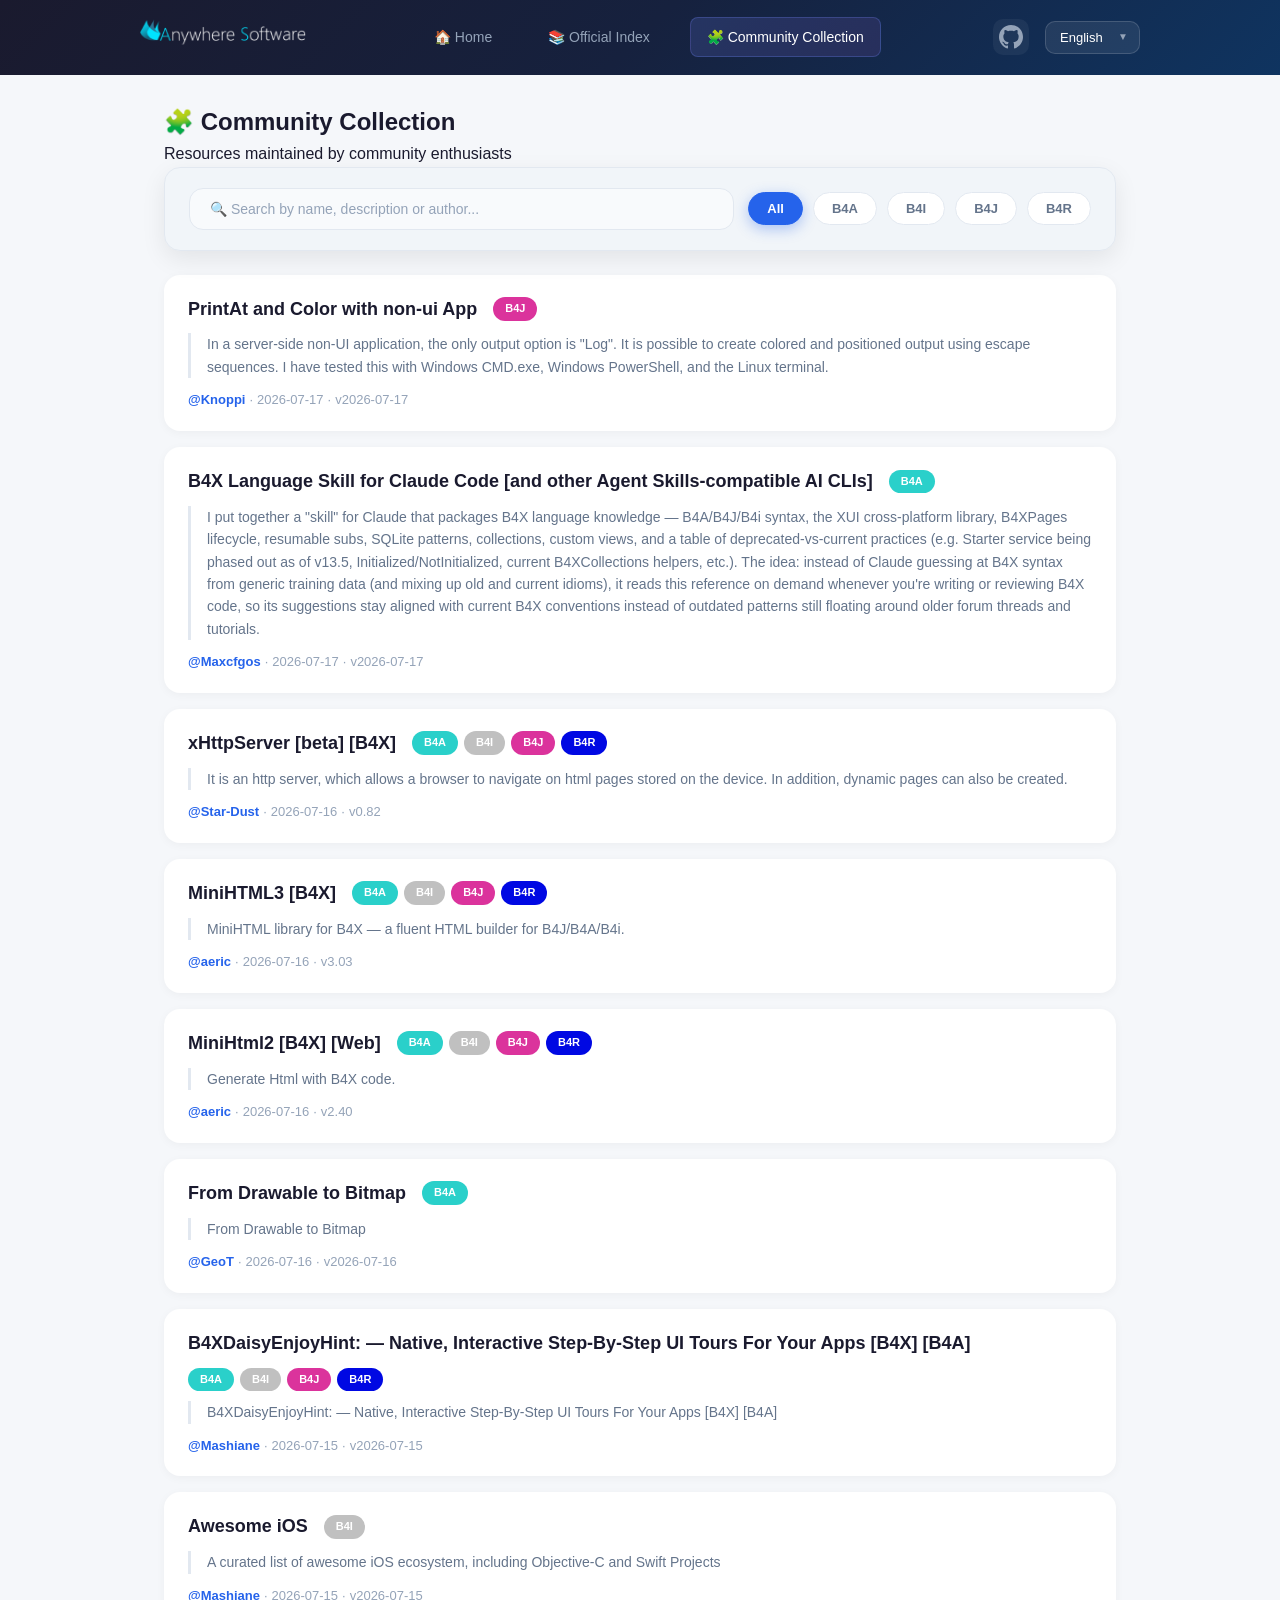
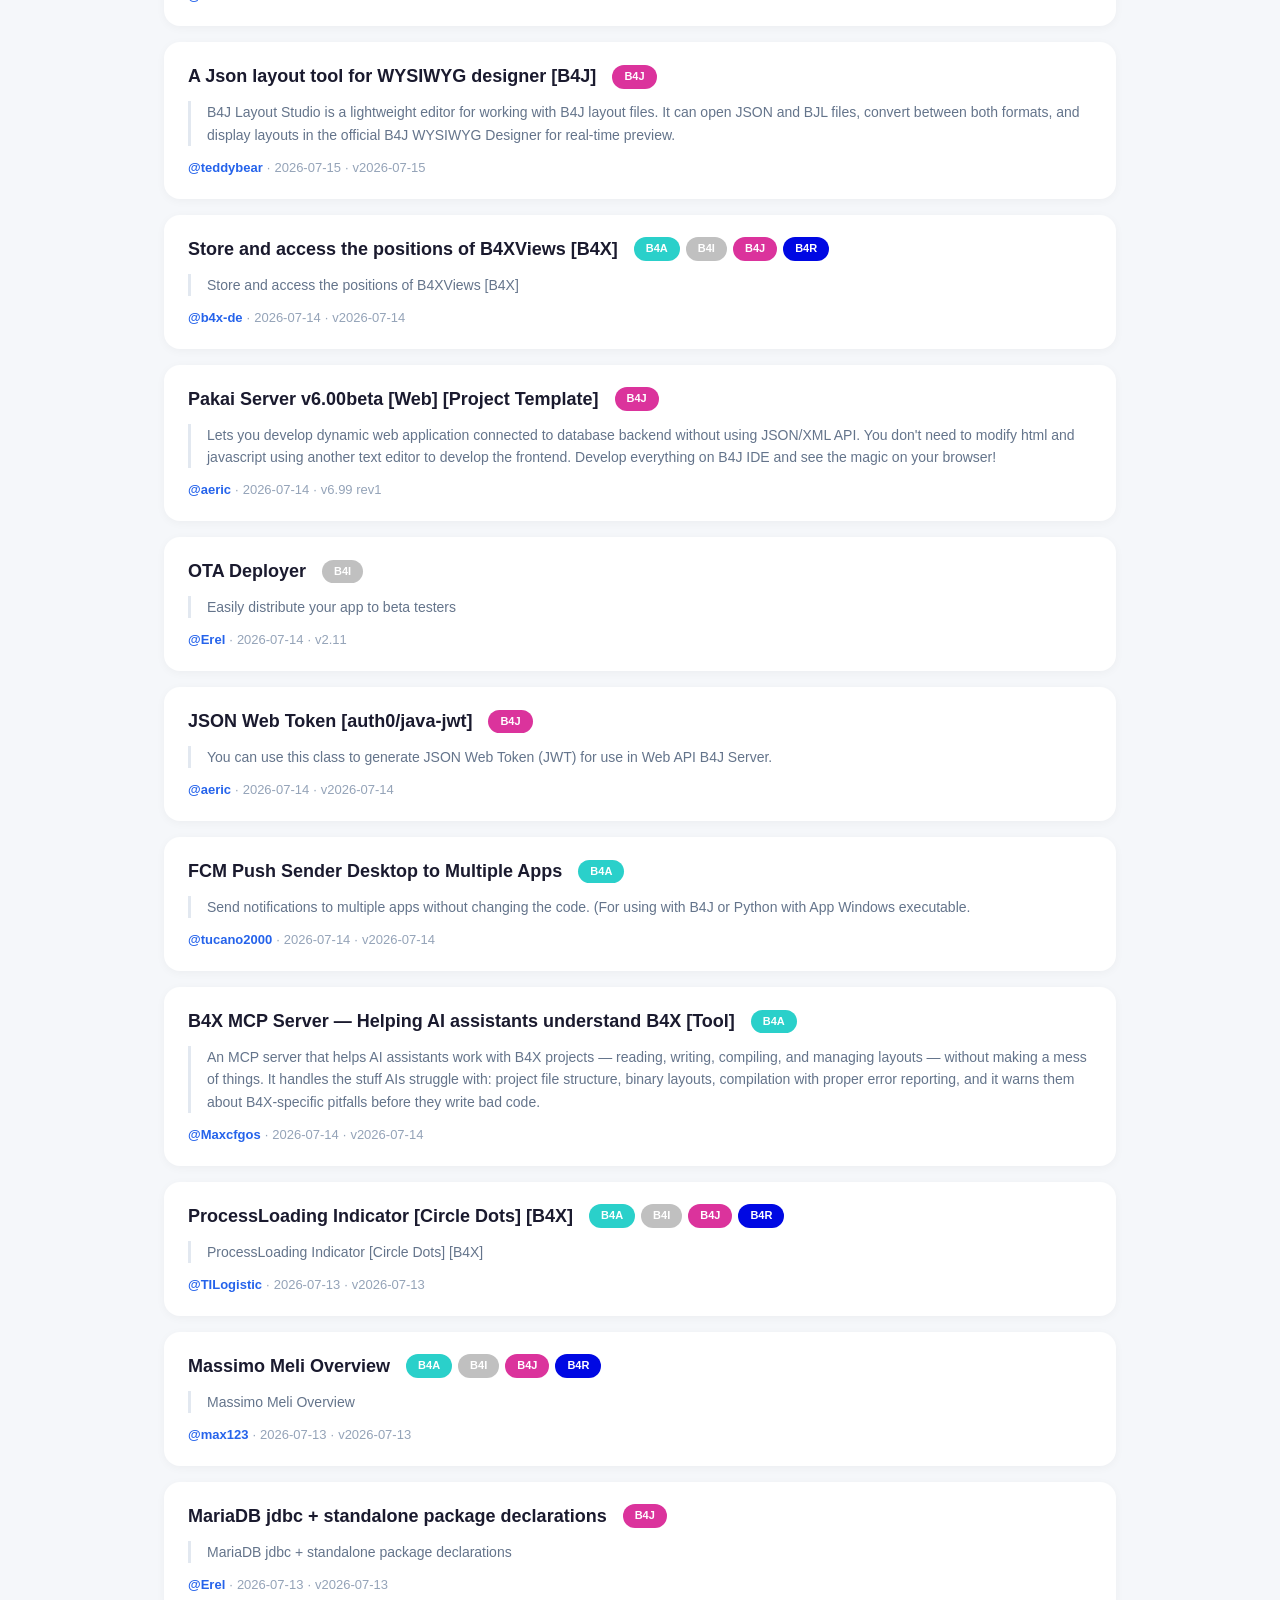
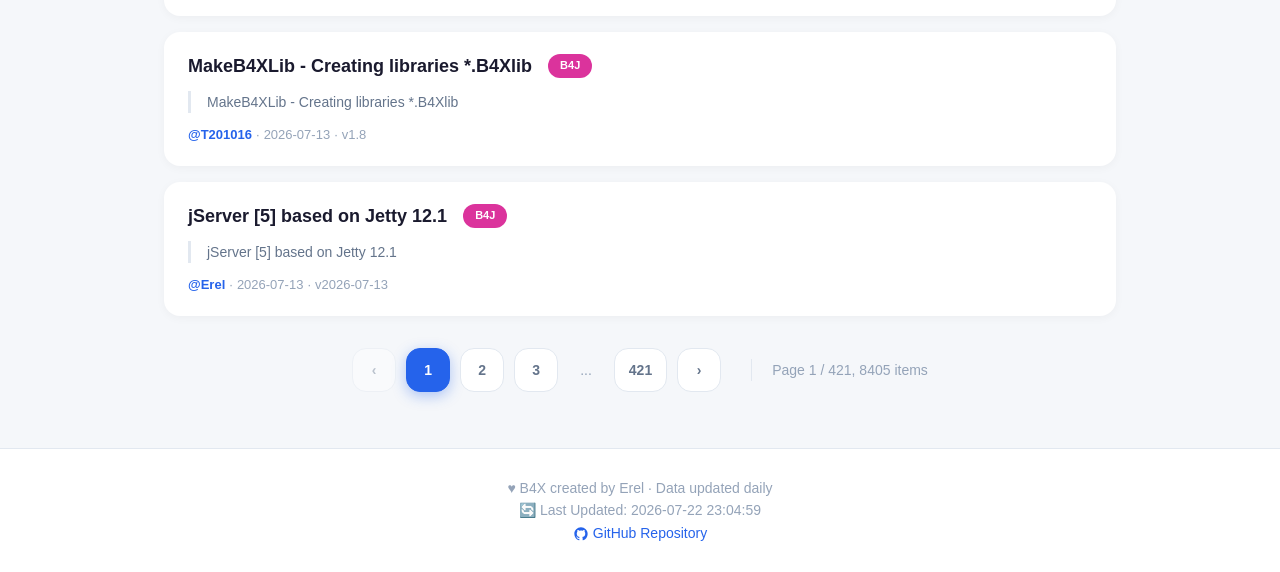
==== docs/community.html @ 65029365 "feat: 作者筛选标签 + 搜索自动清空作者 + 双语 + TOP按钮 - 新增作者筛选蓝色标记，支持中英文（作者: / Author:） - 搜索输入时自动清除作者筛选，避免冲突 - 平台筛选保留" ====
<!DOCTYPE html>
<html lang="zh-CN">
<head>
    <meta charset="UTF-8">
    <meta name="viewport" content="width=device-width, initial-scale=1.0">
    <title>Community Libraries - B4X Resource Navigator</title>
    <link rel="icon" type="image/png" href="favicon-32x32.png" sizes="32x32">
    <link rel="stylesheet" href="css/style.css">
</head>
<!-- Google tag (gtag.js) -->
<script async src="https://www.googletagmanager.com/gtag/js?id=G-TCVRJ6HFZE"></script>
<script>
  window.dataLayer = window.dataLayer || [];
  function gtag(){dataLayer.push(arguments);}
  gtag('js', new Date());

  gtag('config', 'G-TCVRJ6HFZE');
</script>
<body>
    <header class="site-header">
        <div class="header-content">
            <a href="https://www.b4x.com" target="_blank" rel="noopener" class="logo" title="B4X Official Site"><img src="Logo_white.png" alt="B4X" height="35"></a>
            <div class="header-center">
                <nav class="main-nav">
                    <a href="index.html" id="navHome">🏠 首页</a>
                    <a href="official.html" id="navOfficial">📚 官方索引</a>
                    <a href="community.html" class="active" id="navCommunity">🧩 社区集合</a>
                </nav>
            </div>
            <div class="header-right">
                <a href="https://github.com/benyuz/b4xlibs" target="_blank" rel="noopener" class="github-link" title="GitHub">
                    <svg width="24" height="24" viewBox="0 0 24 24" fill="currentColor"><path d="M12 0c-6.626 0-12 5.373-12 12 0 5.302 3.438 9.8 8.207 11.387.599.111.793-.261.793-.577v-2.234c-3.338.726-4.033-1.416-4.033-1.416-.546-1.387-1.333-1.756-1.333-1.756-1.089-.745.083-.729.083-.729 1.205.084 1.839 1.237 1.839 1.237 1.07 1.834 2.807 1.304 3.492.997.107-.775.418-1.305.762-1.604-2.665-.305-5.467-1.334-5.467-5.931 0-1.311.469-2.381 1.236-3.221-.124-.303-.535-1.524.117-3.176 0 0 1.008-.322 3.301 1.23.957-.266 1.983-.399 3.003-.404 1.02.005 2.047.138 3.006.404 2.291-1.552 3.297-1.23 3.297-1.23.653 1.653.242 2.874.118 3.176.77.84 1.235 1.911 1.235 3.221 0 4.609-2.807 5.624-5.479 5.921.43.372.823 1.102.823 2.222v3.293c0 .319.192.694.801.576 4.765-1.589 8.199-6.086 8.199-11.386 0-6.627-5.373-12-12-12z"/></svg>
                </a>
                <div class="lang-selector">
                    <select id="langSelect" onchange="changeLanguage(this.value)">
                        <option value="zh-CN">中文</option>
                        <option value="en">English</option>
                    </select>
                </div>
            </div>
        </div>
    </header>

    <main class="container">
        <h2 id="pageTitle">🧩 社区集合</h2>
        <p class="subtitle" id="pageSubtitle">由社区爱好者维护的资源集合</p>
        
        <div class="sticky-filter">
            <div class="filter-bar">
                <input type="text" id="searchInput" placeholder="🔍 搜索库名、描述或作者..." oninput="onSearchInput()">
                <div class="filter-tags">
                    <button class="filter-btn active" data-platform="ALL" onclick="setPlatform('ALL')" id="filterAll">全部</button>
                    <button class="filter-btn" data-platform="B4A" onclick="setPlatform('B4A')" id="filterB4A">B4A</button>
                    <button class="filter-btn" data-platform="B4I" onclick="setPlatform('B4I')" id="filterB4I">B4I</button>
                    <button class="filter-btn" data-platform="B4J" onclick="setPlatform('B4J')" id="filterB4J">B4J</button>
                    <button class="filter-btn" data-platform="B4R" onclick="setPlatform('B4R')" id="filterB4R">B4R</button>
                </div>
            </div>
        </div>
        
        <div id="authorBadge" class="author-badge" style="display:none">
            <span id="authorBadgeText"></span>
            <button class="badge-close" onclick="clearAuthor()" title="清除作者筛选">✕</button>
        </div>
        
        <div id="libraryList" class="library-list"><div class="loading" id="listLoading">⏳ 加载数据中...</div></div>
        <div id="pagination" class="pagination-container"></div>
    </main>

    <footer class="site-footer">
        <p id="footerCredit">♥ B4X 资料库 · 数据每日自动更新</p>
        <p><span id="footerUpdateLabel">🔄 更新时间：</span><span id="updateTime">--</span></p>
        <p><a href="https://github.com/benyuz/b4xlibs" id="footerGitHub"><svg xmlns="http://www.w3.org/2000/svg" width="16" height="16" viewBox="0 0 24 24" fill="currentColor" style="vertical-align:middle;margin-right:4px"><path d="M12 2C6.477 2 2 6.477 2 12c0 4.42 2.865 8.166 6.839 9.489.5.092.682-.217.682-.482 0-.237-.008-.866-.013-1.7-2.782.603-3.369-1.34-3.369-1.34-.454-1.156-1.11-1.463-1.11-1.463-.908-.62.069-.608.069-.608 1.003.07 1.531 1.03 1.531 1.03.892 1.529 2.341 1.087 2.91.831.092-.646.35-1.086.636-1.336-2.22-.253-4.555-1.11-4.555-4.943 0-1.091.39-1.984 1.029-2.683-.103-.253-.446-1.27.098-2.647 0 0 .84-.269 2.75 1.026A9.578 9.578 0 0112 6.836c.85.004 1.705.114 2.504.336 1.909-1.295 2.747-1.026 2.747-1.026.546 1.377.203 2.394.1 2.647.64.699 1.028 1.592 1.028 2.683 0 3.842-2.339 4.687-4.566 4.935.359.309.678.919.678 1.852 0 1.336-.012 2.415-.012 2.743 0 .267.18.578.688.48C19.138 20.163 22 16.418 22 12c0-5.523-4.477-10-10-10z"/></svg>GitHub 仓库</a></p>
    </footer>

    <button class="back-to-top" id="backToTop" onclick="scrollToTop()">TOP</button>

    <script src="js/locale.js"></script>
    <script src="js/b4x-library.js"></script>
    <script>
    const lang = Locale.detectLanguage();
    const t = Locale.getLocale(lang);
    
    let allData = [];
    let currentPlatform = 'ALL';
    let currentAuthor = '';
    let currentPage = 1;
    const PAGE_SIZE = 20;

    function applyLocale() {
        document.getElementById('langSelect').value = lang;
        document.title = t.header.communityTitle;
        document.getElementById('navHome').textContent = t.nav.home;
        document.getElementById('navOfficial').textContent = t.nav.official;
        document.getElementById('navCommunity').textContent = t.nav.community;
        document.getElementById('pageTitle').textContent = t.entry.communityTitle;
        document.getElementById('pageSubtitle').textContent = t.entry.communityDesc;
        document.getElementById('searchInput').placeholder = t.filter.placeholder;
        document.getElementById('filterAll').textContent = t.filter.all;
        document.getElementById('filterB4A').textContent = t.filter.b4a;
        document.getElementById('filterB4I').textContent = t.filter.b4i;
        document.getElementById('filterB4J').textContent = t.filter.b4j;
        document.getElementById('filterB4R').textContent = t.filter.b4r;
        document.getElementById('listLoading').textContent = t.empty.loading;
        document.getElementById('footerCredit').textContent = t.footer.credit;
        document.getElementById('footerUpdateLabel').textContent = t.footer.update;
        document.getElementById('footerGitHub').innerHTML = t.footer.github;
        document.documentElement.lang = lang;
    }

    function changeLanguage(newLang) {
        Locale.setLanguage(newLang);
    }

    function scrollToTop() {
        window.scrollTo({ top: 0, behavior: 'smooth' });
    }

    window.addEventListener('scroll', () => {
        const btn = document.getElementById('backToTop');
        if (window.scrollY > 300) {
            btn.classList.add('show');
        } else {
            btn.classList.remove('show');
        }
    });

    function updateUrl() {
        const keyword = document.getElementById('searchInput').value.trim();
        const params = new URLSearchParams();
        if (keyword) params.set('keyword', keyword);
        if (currentPlatform !== 'ALL') params.set('platform', currentPlatform);
        if (currentAuthor) params.set('author', currentAuthor);
        if (currentPage > 1) params.set('page', currentPage);
        const newUrl = window.location.pathname + (params.toString() ? '?' + params.toString() : '');
        window.history.replaceState({}, '', newUrl);
    }

    function onSearchInput() {
        // 输入搜索关键词时自动清除作者筛选
        if (document.getElementById('searchInput').value.trim()) {
            currentAuthor = '';
        }
        applyFilters();
    }

    function clearAuthor() {
        currentAuthor = '';
        currentPage = 1;
        updateUrl();
        render();
    }

    function applyFilters() {
        currentPage = 1;
        updateUrl();
        render();
    }

    function setPlatform(platform) {
        currentPlatform = platform;
        document.querySelectorAll('.filter-btn').forEach(btn => {
            btn.classList.toggle('active', btn.dataset.platform === platform);
        });
        applyFilters();
    }

    function goToPage(page) {
        currentPage = page;
        updateUrl();
        render();
    }

    function render() {
        // 显示/隐藏作者筛选标记
        const badge = document.getElementById('authorBadge');
        if (currentAuthor) {
            badge.style.display = 'flex';
            document.getElementById('authorBadgeText').textContent = (lang.startsWith('zh') ? '作者: ' : 'Author: ') + currentAuthor;
        } else {
            badge.style.display = 'none';
        }
        const keyword = document.getElementById('searchInput').value.trim();
        const filtered = B4XLib.filterLibraries(allData, {
            keyword: keyword,
            author: currentAuthor,
            platform: currentPlatform
        });
        const sorted = B4XLib.sortByDate(filtered, 'desc');
        const pagination = B4XLib.paginate(sorted, currentPage, PAGE_SIZE);
        
        B4XLib.renderLibraries(pagination.data, 'libraryList', t);
        B4XLib.renderPagination(pagination, 'pagination', goToPage, t);
    }

    async function loadData() {
        const container = document.getElementById('libraryList');
        container.innerHTML = '<div class="loading">' + t.empty.loading + '</div>';
        // stats.json 先加载（~200字节），立即更新页脚时间
        const stats = await B4XLib.loadJSON('data/stats.json');
        if (stats && stats.last_update) {
            document.getElementById('updateTime').textContent = stats.last_update;
        }
        // 然后加载库数据
        const data = await B4XLib.loadJSON('data/community.json');
        if (!data || data.length === 0) {
            container.innerHTML = '<div class="empty">' + t.empty.noData + '</div>';
            return;
        }
        allData = data;
        
        const params = new URLSearchParams(window.location.search);
        const keyword = params.get('keyword') || '';
        currentAuthor = params.get('author') || '';
        const platform = params.get('platform') || 'ALL';
        currentPage = parseInt(params.get('page')) || 1;
        if (keyword) document.getElementById('searchInput').value = keyword;
        setPlatform(platform);
    }

    applyLocale();
    document.addEventListener('DOMContentLoaded', loadData);
    </script>
</body>
</html>
---- docs/css/style.css ----
:root {
    --bg-primary: #f5f7fa;
    --bg-secondary: #ffffff;
    --bg-tertiary: #f8fafc;
    --bg-card: #ffffff;
    --bg-input: #f8fafc;
    
    --text-primary: #1a1a2e;
    --text-secondary: #64748b;
    --text-tertiary: #94a3b8;
    
    --border-color: #e2e8f0;
    --border-light: #f1f5f9;
    
    --accent-primary: #2563eb;
    --accent-primary-light: #3b82f6;
    --accent-primary-dark: #1d4ed8;
    
    --accent-success: #16a34a;
    --accent-success-light: #22c55e;
    
    --shadow-sm: 0 2px 10px rgba(0,0,0,0.04);
    --shadow-md: 0 6px 20px rgba(0,0,0,0.06);
    --shadow-lg: 0 8px 24px rgba(0,0,0,0.08);
    --shadow-card: 0 2px 10px rgba(0,0,0,0.04);
    --shadow-card-hover: 0 8px 24px rgba(0,0,0,0.08);
    
    --radius-sm: 10px;
    --radius-md: 14px;
    --radius-lg: 16px;
    --radius-xl: 20px;
    --radius-full: 24px;
    
    --header-bg: linear-gradient(135deg, #1a1a2e 0%, #16213e 50%, #0f3460 100%);
    --header-text: #ffffff;
    --header-subtitle: #94a3b8;
    --header-border: rgba(255,255,255,0.06);
    
    --nav-link: #94a3b8;
    --nav-link-hover: #ffffff;
    --nav-active-bg: linear-gradient(135deg, rgba(102,126,234,0.2) 0%, rgba(118,75,162,0.2) 100%);
    --nav-active-border: rgba(102,126,234,0.3);
    
    --entry-card-border: transparent;
    --entry-card-hover-y: -8px;
    --entry-card-hover-shadow: 0 16px 40px rgba(0,0,0,0.12);
    
    --tag-B4A-bg: #2ad0ca;
    --tag-B4A-text: #fff;
    --tag-B4I-bg: #c0c0c0;
    --tag-B4I-text: #fff;
    --tag-B4J-bg: #db339c;
    --tag-B4J-text: #fff;
    --tag-B4R-bg: #0008e3;
    --tag-B4R-text: #fff;
    
    --filter-btn-bg: #ffffff;
    --filter-btn-border: #e2e8f0;
    --filter-btn-text: #64748b;
    --filter-btn-hover-bg: #f1f5f9;
    --filter-btn-hover-border: #cbd5e1;
    
    --pagination-btn-bg: #ffffff;
    --pagination-btn-border: #e2e8f0;
    --pagination-btn-text: #64748b;
    --pagination-btn-hover-bg: #f1f5f9;
    
    --footer-bg: #ffffff;
    --footer-border: #e2e8f0;
    --footer-text: #94a3b8;
    
    --filter-bg: #f1f5f9;
    
    --official-gradient: linear-gradient(90deg, #2563eb, #3b82f6);
    --community-gradient: linear-gradient(90deg, #16a34a, #22c55e);
    
    --title-gradient: linear-gradient(135deg, #667eea 0%, #764ba2 100%);
}

[data-theme="dark"] {
    --bg-primary: #0f172a;
    --bg-secondary: #1e293b;
    --bg-tertiary: #334155;
    --bg-card: #1e293b;
    --bg-input: #334155;
    
    --text-primary: #f1f5f9;
    --text-secondary: #94a3b8;
    --text-tertiary: #64748b;
    
    --border-color: #475569;
    --border-light: #334155;
    
    --accent-primary: #60a5fa;
    --accent-primary-light: #93c5fd;
    --accent-primary-dark: #3b82f6;
    
    --accent-success: #4ade80;
    --accent-success-light: #86efac;
    
    --shadow-sm: 0 2px 10px rgba(0,0,0,0.15);
    --shadow-md: 0 6px 20px rgba(0,0,0,0.2);
    --shadow-lg: 0 8px 24px rgba(0,0,0,0.25);
    --shadow-card: 0 2px 10px rgba(0,0,0,0.15);
    --shadow-card-hover: 0 8px 24px rgba(0,0,0,0.2);
    
    --filter-btn-bg: #1e293b;
    --filter-btn-border: #475569;
    --filter-btn-text: #94a3b8;
    --filter-btn-hover-bg: #334155;
    --filter-btn-hover-border: #64748b;
    
    --pagination-btn-bg: #1e293b;
    --pagination-btn-border: #475569;
    --pagination-btn-text: #94a3b8;
    --pagination-btn-hover-bg: #334155;
    
    --footer-bg: #1e293b;
    --footer-border: #334155;
    --footer-text: #64748b;
    
    --filter-bg: #334155;
}

[data-theme="b4x"] {
    --bg-primary: #0d1b2a;
    --bg-secondary: #1b263b;
    --bg-tertiary: #0b1423;
    --bg-card: #1b263b;
    --bg-input: #0b1423;
    
    --text-primary: #e0e1dd;
    --text-secondary: #a8a8a8;
    --text-tertiary: #707070;
    
    --border-color: #0b1423;
    --border-light: #0b1423;
    
    --accent-primary: #2ad0ca;
    --accent-primary-light: #4de6df;
    --accent-primary-dark: #1ca8a2;
    
    --accent-success: #db339c;
    --accent-success-light: #e863b6;
    
    --shadow-sm: 0 2px 10px rgba(42,208,202,0.1);
    --shadow-md: 0 6px 20px rgba(42,208,202,0.15);
    --shadow-lg: 0 8px 24px rgba(42,208,202,0.2);
    --shadow-card: 0 2px 10px rgba(42,208,202,0.1);
    --shadow-card-hover: 0 8px 24px rgba(42,208,202,0.15);
    
    --header-bg: linear-gradient(135deg, #0d1b2a 0%, #1b263b 50%, #0b1423 100%);
    --header-text: #e0e1dd;
    --header-subtitle: #a8a8a8;
    --header-border: rgba(42,208,202,0.1);
    
    --nav-link: #a8a8a8;
    --nav-link-hover: #2ad0ca;
    --nav-active-bg: rgba(42,208,202,0.1);
    --nav-active-border: rgba(42,208,202,0.3);
    
    --entry-card-border: rgba(42,208,202,0.15);
    --entry-card-hover-y: -8px;
    --entry-card-hover-shadow: 0 16px 40px rgba(42,208,202,0.15);
    
    --filter-btn-bg: #1b263b;
    --filter-btn-border: #0b1423;
    --filter-btn-text: #a8a8a8;
    --filter-btn-hover-bg: #0b1423;
    --filter-btn-hover-border: rgba(42,208,202,0.2);
    
    --pagination-btn-bg: #1b263b;
    --pagination-btn-border: #0b1423;
    --pagination-btn-text: #a8a8a8;
    --pagination-btn-hover-bg: #0b1423;
    
    --footer-bg: #1b263b;
    --footer-border: #0b1423;
    --footer-text: #707070;
    
    --filter-bg: #0b1423;
    
    --official-gradient: linear-gradient(90deg, #2ad0ca, #4de6df);
    --community-gradient: linear-gradient(90deg, #db339c, #e863b6);
    
    --title-gradient: linear-gradient(135deg, #2ad0ca 0%, #db339c 100%);
}

* { margin:0; padding:0; box-sizing:border-box; }
body { font-family:-apple-system,BlinkMacSystemFont,"Segoe UI",Roboto,"Helvetica Neue",Arial,sans-serif; background:var(--bg-primary); color:var(--text-primary); line-height:1.6; transition:background .3s,color .3s; }
a { color:var(--accent-primary); text-decoration:none; }
a:hover { text-decoration:underline; }

.site-header { background:var(--header-bg); color:var(--header-text); padding:16px 24px; }
.site-header .header-content { max-width:1000px; margin:0 auto; display:flex; align-items:center; justify-content:space-between; gap:20px; }
.site-header .logo { flex-shrink:0; display:block; transition:opacity .25s; }
.site-header .logo:hover { opacity:0.8; }
.site-header .header-center { flex:1; text-align:center; min-width:0; }
.site-header h1 { font-size:28px; font-weight:800; letter-spacing:-1px; margin:0 0 4px; color:#ffffff; white-space:nowrap; overflow:hidden; text-overflow:ellipsis; }
.site-header .subtitle { color:var(--header-subtitle); font-size:13px; font-weight:400; opacity:0.9; margin:0; }

.header-right { display:flex; align-items:center; gap:16px; }
.github-link { color:var(--header-subtitle); transition:all .25s; display:flex; align-items:center; justify-content:center; width:36px; height:36px; border-radius:var(--radius-sm); background:rgba(255,255,255,0.05); }
.github-link:hover { color:var(--header-text); background:rgba(255,255,255,0.12); transform:scale(1.05); }

.lang-selector { position:relative; }
.lang-selector select { padding:8px 36px 8px 14px; border:1px solid rgba(255,255,255,0.15); border-radius:var(--radius-sm); background:rgba(255,255,255,0.08); color:var(--header-text); font-size:13px; font-weight:500; cursor:pointer; outline:none; appearance:none; min-width:90px; transition:all .25s; }
.lang-selector select:hover { background:rgba(255,255,255,0.14); border-color:rgba(255,255,255,0.25); }
.lang-selector select:focus { background:rgba(255,255,255,0.12); border-color:#667eea; box-shadow:0 0 0 3px rgba(102,126,234,0.2); }
.lang-selector select option { background:#1a1a2e; color:#fff; padding:8px 12px; }
.lang-selector::after { content:'▼'; position:absolute; right:12px; top:50%; transform:translateY(-50%); color:var(--header-subtitle); font-size:10px; pointer-events:none; }

.main-nav { display:flex; justify-content:center; gap:24px; }
.main-nav a { color:var(--nav-link); font-size:14px; font-weight:500; padding:8px 16px; border-radius:8px; transition:all .25s; display:flex; align-items:center; gap:6px; }
.main-nav a:hover { color:var(--nav-link-hover); background:rgba(255,255,255,0.08); text-decoration:none; }
.main-nav a.active { color:var(--nav-link-hover); background:var(--nav-active-bg); border:1px solid var(--nav-active-border); }

.container { max-width:1000px; margin:0 auto; padding:28px 24px; }

.entry-section { margin-bottom:36px; }
.entry-grid { display:grid; grid-template-columns:repeat(auto-fit,minmax(300px,1fr)); gap:28px; }
.entry-card { display:flex; flex-direction:column; align-items:center; justify-content:center; background:var(--bg-card); border-radius:var(--radius-xl); padding:36px 28px; text-align:center; box-shadow:var(--shadow-md); transition:transform .3s,box-shadow .3s; color:var(--text-primary); border:2px solid var(--entry-card-border); min-height:240px; position:relative; overflow:hidden; }
.entry-card::before { content:''; position:absolute; top:0; left:0; right:0; height:4px; }
.entry-card.official::before { background:var(--official-gradient); }
.entry-card.community::before { background:var(--community-gradient); }
.entry-card:hover { transform:translateY(var(--entry-card-hover-y)); box-shadow:var(--entry-card-hover-shadow); text-decoration:none; }
.entry-card.official { border-color:rgba(37,99,235,0.15); }
[data-theme="b4x"] .entry-card.official { border-color:rgba(42,208,202,0.2); }
.entry-card.community { border-color:rgba(22,163,74,0.15); }
[data-theme="b4x"] .entry-card.community { border-color:rgba(219,51,156,0.2); }
.entry-number { font-size:64px; font-weight:900; line-height:1; margin-bottom:14px; }
.entry-card.official .entry-number { color:var(--accent-primary); }
.entry-card.community .entry-number { color:var(--accent-success); }
.entry-card h3 { font-size:22px; font-weight:700; margin-bottom:10px; }
.entry-card p { color:var(--text-secondary); font-size:14px; margin-bottom:20px; line-height:1.6; }
.entry-link { font-size:14px; font-weight:600; color:var(--accent-primary); transition:all .25s; display:flex; align-items:center; gap:4px; }
.entry-card:hover .entry-link { color:var(--accent-primary-dark); transform:translateX(4px); }

.ranking-section { background:var(--bg-card); border-radius:var(--radius-xl); padding:32px; margin-bottom:36px; box-shadow:var(--shadow-md); }
.ranking-header { display:flex; flex-wrap:wrap; align-items:center; justify-content:space-between; gap:14px; margin-bottom:24px; }
.ranking-header h2 { font-size:22px; font-weight:700; color:var(--text-primary); }
.ranking-stats { display:flex; align-items:center; gap:24px; }
.ranking-stat { display:flex; align-items:center; gap:8px; font-size:14px; color:var(--text-secondary); }
.stat-icon { font-size:18px; }
.ranking-stat span:last-child { font-weight:700; color:var(--text-primary); font-size:15px; }
.ranking-list { display:grid; grid-template-columns:repeat(auto-fill,minmax(220px,1fr)); gap:12px 18px; }
.ranking-item { display:flex; align-items:center; gap:12px; padding:12px 16px; border-radius:var(--radius-md); background:var(--bg-tertiary); font-size:14px; transition:all .25s; }
.ranking-item:hover { background:var(--border-light); transform:translateX(4px); }
.ranking-item .rank { font-weight:800; min-width:36px; color:var(--text-secondary); font-size:16px; }
.ranking-item .author { flex:1; font-weight:600; }
.ranking-item a.author { color:var(--accent-primary); text-decoration:none; }
.ranking-item a.author:hover { text-decoration:underline; }
.ranking-item .count { color:var(--text-tertiary); font-size:13px; font-weight:500; }
.ranking-list > :nth-child(1) { color:#fff; background:#f6740c; }
.ranking-list > :nth-child(2) { color:#fff; background:#1b8bff; }
.ranking-list > :nth-child(3) { color:#fff; background:#2ad0ca; }
.ranking-list > :nth-child(1) .rank,
.ranking-list > :nth-child(2) .rank,
.ranking-list > :nth-child(3) .rank { color:#fff; font-size:20px; }
.ranking-list > :nth-child(1) .author,
.ranking-list > :nth-child(2) .author,
.ranking-list > :nth-child(3) .author { color:#fff; }
.ranking-list > :nth-child(1) a.author,
.ranking-list > :nth-child(2) a.author,
.ranking-list > :nth-child(3) a.author { color:#fff; }
.ranking-list > :nth-child(1) .count,
.ranking-list > :nth-child(2) .count,
.ranking-list > :nth-child(3) .count { color:rgba(255,255,255,0.85); }

.sticky-filter { position:sticky; top:0; z-index:100; background:var(--filter-bg); border-radius:var(--radius-lg); padding:20px 24px; margin-bottom:24px; box-shadow:var(--shadow-lg); border:1px solid var(--border-color); }
.filter-bar { display:flex; flex-wrap:wrap; align-items:center; gap:14px; }
.filter-bar input[type="text"] { flex:1; min-width:220px; padding:12px 20px; border:1.5px solid var(--border-color); border-radius:var(--radius-md); font-size:14px; outline:none; transition:all .25s; background:var(--bg-input); color:var(--text-primary); }
.filter-bar input[type="text"]:focus { border-color:var(--accent-primary); background:var(--bg-card); box-shadow:0 0 0 3px rgba(59,130,246,0.1); }
.filter-bar input[type="text"]::placeholder { color:var(--text-tertiary); }
.filter-tags { display:flex; flex-wrap:wrap; gap:10px; }
.filter-btn { padding:8px 18px; border:1.5px solid var(--filter-btn-border); border-radius:var(--radius-full); background:var(--filter-btn-bg); font-size:13px; font-weight:600; cursor:pointer; transition:all .25s; color:var(--filter-btn-text); }
.filter-btn:hover { background:var(--filter-btn-hover-bg); border-color:var(--filter-btn-hover-border); }
.filter-btn.active { background:var(--accent-primary); color:#fff; border-color:var(--accent-primary); box-shadow:0 4px 14px rgba(37,99,235,0.35); }

.library-list { display:flex; flex-direction:column; gap:16px; }
.library-card { background:var(--bg-card); border-radius:var(--radius-lg); padding:20px 24px; box-shadow:var(--shadow-card); transition:box-shadow .25s; }
.library-card:hover { box-shadow:var(--shadow-card-hover); }
.card-header { display:flex; flex-wrap:wrap; align-items:center; gap:10px 16px; margin-bottom:10px; }
.card-title { font-size:18px; font-weight:700; margin:0; }
.card-title a { color:var(--text-primary); }
.card-title a:hover { color:var(--accent-primary); text-decoration:underline; }
.card-tags { display:flex; flex-wrap:wrap; gap:6px; }
.tag { display:inline-block; padding:3px 12px; border-radius:16px; font-size:11px; font-weight:700; }
.tag-B4A { background:var(--tag-B4A-bg); color:var(--tag-B4A-text); }
.tag-B4I { background:var(--tag-B4I-bg); color:var(--tag-B4I-text); }
.tag-B4J { background:var(--tag-B4J-bg); color:var(--tag-B4J-text); }
.tag-B4R { background:var(--tag-B4R-bg); color:var(--tag-B4R-text); }
.card-desc { font-size:14px; color:var(--text-secondary); margin:8px 0 12px; padding-left:16px; border-left:3px solid var(--border-color); line-height:1.6; }
.card-footer { font-size:13px; color:var(--text-tertiary); display:flex; flex-wrap:wrap; gap:4px; }
.card-footer .card-author { color:var(--accent-primary); }
.card-author-link { color:var(--accent-primary); text-decoration:none; font-weight:600; }
.card-author-link:hover { text-decoration:underline; }

.site-footer { text-align:center; padding:28px 24px; color:var(--footer-text); font-size:14px; border-top:1px solid var(--footer-border); margin-top:28px; background:var(--footer-bg); }
.site-footer a { color:var(--accent-primary); font-weight:500; }

.loading { text-align:center; padding:48px; color:var(--text-tertiary); }
.empty, .error { text-align:center; padding:56px; font-size:16px; }
.error { color:#dc2626; }

.pagination-container { margin-top:32px; }
.pagination { display:flex; flex-wrap:wrap; align-items:center; justify-content:center; gap:10px; }
.page-btn { min-width:44px; height:44px; padding:0 14px; border:1.5px solid var(--pagination-btn-border); border-radius:var(--radius-md); background:var(--pagination-btn-bg); font-size:14px; font-weight:600; cursor:pointer; transition:all .25s; color:var(--pagination-btn-text); display:flex; align-items:center; justify-content:center; }
.page-btn:hover:not(.disabled) { background:var(--pagination-btn-hover-bg); border-color:var(--filter-btn-hover-border); }
.page-btn.active { background:var(--accent-primary); color:#fff; border-color:var(--accent-primary); box-shadow:0 4px 14px rgba(37,99,235,0.35); }
.page-btn.disabled { opacity:0.4; cursor:not-allowed; }
.page-ellipsis { padding:0 12px; color:var(--text-tertiary); font-size:14px; }
.page-info { margin-left:20px; padding-left:20px; border-left:1.5px solid var(--border-color); color:var(--text-tertiary); font-size:14px; }

.author-badge { display:flex; align-items:center; gap:8px; padding:10px 16px; margin-bottom:16px; background:var(--accent-primary); color:#fff; border-radius:var(--radius-md); font-size:14px; font-weight:500; }
.badge-close { background:none; border:none; color:#fff; cursor:pointer; font-size:16px; line-height:1; padding:2px 6px; border-radius:4px; opacity:0.8; transition:opacity .2s; }
.badge-close:hover { opacity:1; background:rgba(255,255,255,0.2); }

.links-section { background:var(--bg-card); border-radius:var(--radius-xl); padding:32px; margin-bottom:28px; box-shadow:var(--shadow-md); }
.links-section h2 { font-size:22px; font-weight:700; margin-bottom:24px; color:var(--text-primary); }
.links-grid { display:grid; grid-template-columns:repeat(auto-fit,minmax(150px,1fr)); gap:16px; }
.link-card { display:flex; align-items:center; gap:14px; padding:16px 20px; background:var(--bg-tertiary); border-radius:var(--radius-md); text-decoration:none; color:var(--text-secondary); transition:all .25s; border:1.5px solid transparent; }
.link-card:hover { background:var(--border-light); border-color:var(--border-color); color:var(--accent-primary); transform:translateY(-2px); }
.link-icon { font-size:22px; }
.link-text { font-size:14px; font-weight:600; }

@media (max-width:768px) {
    .site-header { padding:12px 16px; }
    .site-header .header-content { flex-wrap:wrap; gap:10px; }
    .site-header .logo { order:1; }
    .site-header .logo img { height:30px; }
    .site-header .header-right { order:2; gap:10px; }
    .site-header .header-center { order:3; flex:1 1 100%; }
    .site-header h1 { font-size:26px; }
    .github-link { width:32px; height:32px; }
    .github-link svg { width:20px; height:20px; }
    .lang-selector select { padding:6px 30px 6px 12px; font-size:12px; min-width:80px; }
    .entry-grid { grid-template-columns:1fr; }
    .entry-card { padding:32px 24px; min-height:220px; }
    .entry-number { font-size:52px; }
    .ranking-header { flex-direction:column; align-items:flex-start; }
    .ranking-stats { width:100%; justify-content:space-between; }
    .ranking-list { grid-template-columns:1fr 1fr; }
    .filter-bar { flex-direction:column; align-items:stretch; gap:10px; }
    .filter-tags { justify-content:space-between; gap:6px; }
    .filter-tags .filter-btn { flex:1; text-align:center; }
    .sticky-filter { padding:14px 16px; }
}

@media (max-width:480px) {
    .site-header { padding:10px 14px 8px; }
    .site-header h1 { font-size:20px; }
    .site-header .subtitle { font-size:12px; }
    .container { padding:20px 14px; }
    .entry-card { padding:28px 20px; }
    .entry-number { font-size:44px; }
    .ranking-list { grid-template-columns:1fr; }
    .ranking-stats { gap:14px; }
    .main-nav { gap:12px; }
    .main-nav a { padding:6px 10px; font-size:13px; }
    .filter-btn { padding:6px 8px; font-size:12px; }
    .sticky-filter { padding:12px 12px; }
}

.back-to-top {
    position:fixed;
    bottom:32px;
    right:32px;
    width:52px;
    height:52px;
    border-radius:50%;
    background:var(--accent-primary);
    color:#fff;
    border:none;
    cursor:pointer;
    display:flex;
    align-items:center;
    justify-content:center;
    font-size:16px;
    box-shadow:0 6px 20px rgba(37,99,235,0.4);
    opacity:0;
    visibility:hidden;
    transition:all .3s ease;
    z-index:999;
}
.back-to-top:hover {
    background:var(--accent-primary-dark);
    transform:translateY(-4px);
    box-shadow:0 10px 28px rgba(37,99,235,0.5);
}
.back-to-top.show {
    opacity:1;
    visibility:visible;
}

.ranking-footer { text-align:center; margin-top:20px; }
.ranking-view-all { display:inline-flex; align-items:center; gap:6px; padding:10px 24px; border:1.5px solid var(--border-color); border-radius:var(--radius-full); background:var(--bg-secondary); color:var(--text-secondary); font-size:14px; font-weight:600; cursor:pointer; transition:all .25s; }
.ranking-view-all:hover { background:var(--accent-primary); color:#fff; border-color:var(--accent-primary); }

.modal-overlay { position:fixed; top:0; left:0; width:100%; height:100%; background:rgba(0,0,0,0.5); backdrop-filter:blur(4px); display:flex; align-items:center; justify-content:center; z-index:1000; opacity:0; visibility:hidden; transition:all .3s; }
.modal-overlay.show { opacity:1; visibility:visible; }
.modal { background:var(--bg-card); border-radius:var(--radius-xl); width:90%; max-width:600px; max-height:80vh; display:flex; flex-direction:column; box-shadow:0 24px 64px rgba(0,0,0,0.2); transform:translateY(20px); transition:transform .3s; }
.modal-overlay.show .modal { transform:translateY(0); }
.modal-header { display:flex; align-items:center; justify-content:space-between; padding:20px 24px; border-bottom:1px solid var(--border-color); }
.modal-header h3 { font-size:18px; font-weight:700; color:var(--text-primary); }
.modal-close { width:36px; height:36px; border:none; background:var(--bg-tertiary); border-radius:50%; font-size:18px; cursor:pointer; color:var(--text-secondary); transition:all .25s; display:flex; align-items:center; justify-content:center; }
.modal-close:hover { background:var(--border-color); color:var(--text-primary); }
.modal-search { padding:16px 24px; border-bottom:1px solid var(--border-color); }
.modal-search input { width:100%; padding:10px 16px; border:1.5px solid var(--border-color); border-radius:var(--radius-md); font-size:14px; outline:none; background:var(--bg-input); color:var(--text-primary); transition:border-color .25s; }
.modal-search input:focus { border-color:var(--accent-primary); }
.modal-body { flex:1; overflow-y:auto; padding:16px 24px; }
.modal-info { font-size:13px; color:var(--text-tertiary); margin-bottom:16px; }
.modal-list { display:grid; grid-template-columns:repeat(auto-fill,minmax(260px,1fr)); gap:10px 16px; }
.modal-list .ranking-item { padding:10px 14px; }
.modal-list .ranking-item .rank { min-width:32px; font-size:14px; }
.modal-list .ranking-item .count { font-size:12px; }
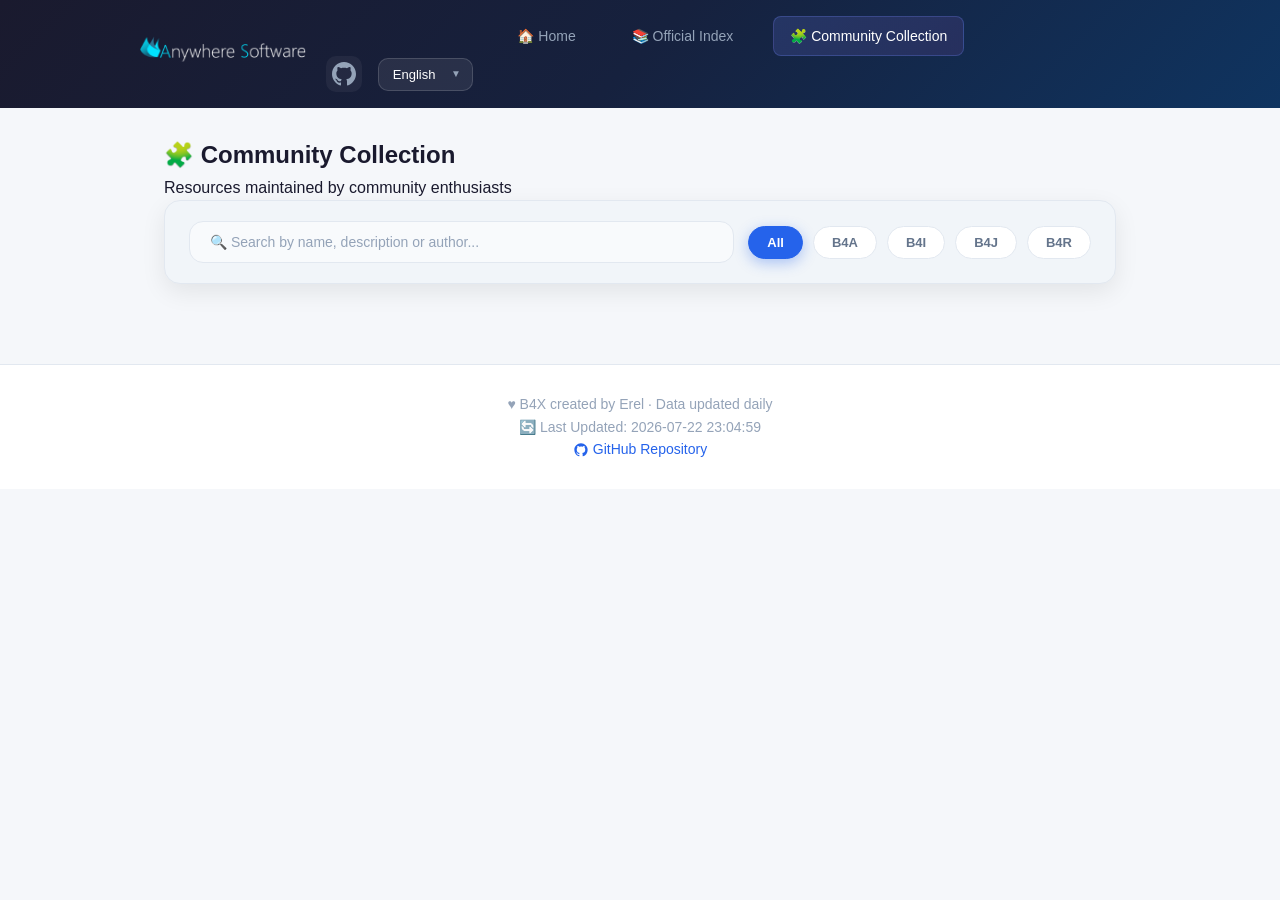
==== commit 0c536a50: "cleanup: 移除搜索清除按钮及相关 CSS 冗余代码，简化搜索框" ====
--- a/docs/community.html
+++ b/docs/community.html
@@ -26,7 +26,7 @@
                     <a href="official.html" id="navOfficial">📚 官方索引</a>
                     <a href="community.html" class="active" id="navCommunity">🧩 社区集合</a>
                 </nav>
-            </div>
+            
             <div class="header-right">
                 <a href="https://github.com/benyuz/b4xlibs" target="_blank" rel="noopener" class="github-link" title="GitHub">
                     <svg width="24" height="24" viewBox="0 0 24 24" fill="currentColor"><path d="M12 0c-6.626 0-12 5.373-12 12 0 5.302 3.438 9.8 8.207 11.387.599.111.793-.261.793-.577v-2.234c-3.338.726-4.033-1.416-4.033-1.416-.546-1.387-1.333-1.756-1.333-1.756-1.089-.745.083-.729.083-.729 1.205.084 1.839 1.237 1.839 1.237 1.07 1.834 2.807 1.304 3.492.997.107-.775.418-1.305.762-1.604-2.665-.305-5.467-1.334-5.467-5.931 0-1.311.469-2.381 1.236-3.221-.124-.303-.535-1.524.117-3.176 0 0 1.008-.322 3.301 1.23.957-.266 1.983-.399 3.003-.404 1.02.005 2.047.138 3.006.404 2.291-1.552 3.297-1.23 3.297-1.23.653 1.653.242 2.874.118 3.176.77.84 1.235 1.911 1.235 3.221 0 4.609-2.807 5.624-5.479 5.921.43.372.823 1.102.823 2.222v3.293c0 .319.192.694.801.576 4.765-1.589 8.199-6.086 8.199-11.386 0-6.627-5.373-12-12-12z"/></svg>
@@ -36,9 +36,9 @@
                         <option value="zh-CN">中文</option>
                         <option value="en">English</option>
                     </select>
-                </div>
-            </div>
-        </div>
+                
+            
+        
     </header>
 
     <main class="container">
@@ -54,17 +54,17 @@
                     <button class="filter-btn" data-platform="B4I" onclick="setPlatform('B4I')" id="filterB4I">B4I</button>
                     <button class="filter-btn" data-platform="B4J" onclick="setPlatform('B4J')" id="filterB4J">B4J</button>
                     <button class="filter-btn" data-platform="B4R" onclick="setPlatform('B4R')" id="filterB4R">B4R</button>
-                </div>
-            </div>
-        </div>
+                
+            
+        
         
         <div id="authorBadge" class="author-badge" style="display:none">
             <span id="authorBadgeText"></span>
-            <button class="badge-close" onclick="clearAuthor()" title="清除作者筛选">✕</button>
-        </div>
-        
-        <div id="libraryList" class="library-list"><div class="loading" id="listLoading">⏳ 加载数据中...</div></div>
-        <div id="pagination" class="pagination-container"></div>
+            <button class="badge-close" onclick="clearAuthor()" >✕</button>
+        
+        
+        <div id="libraryList" class="library-list"><div class="loading" id="listLoading">⏳ 加载数据中...</div>
+        <div id="pagination" class="pagination-container">
     </main>
 
     <footer class="site-footer">
@@ -176,7 +176,9 @@
         const badge = document.getElementById('authorBadge');
         if (currentAuthor) {
             badge.style.display = 'flex';
+            const lang = localStorage.getItem('b4x-lang') || navigator.language || '';
             document.getElementById('authorBadgeText').textContent = (lang.startsWith('zh') ? '作者: ' : 'Author: ') + currentAuthor;
+            document.getElementById('badgeCloseBtn').title = lang.startsWith('zh') ? '清除作者筛选' : 'Clear author filter';
         } else {
             badge.style.display = 'none';
         }
@@ -195,7 +197,7 @@
 
     async function loadData() {
         const container = document.getElementById('libraryList');
-        container.innerHTML = '<div class="loading">' + t.empty.loading + '</div>';
+        container.innerHTML = '<div class="loading">' + t.empty.loading + '';
         // stats.json 先加载（~200字节），立即更新页脚时间
         const stats = await B4XLib.loadJSON('data/stats.json');
         if (stats && stats.last_update) {
@@ -204,7 +206,7 @@
         // 然后加载库数据
         const data = await B4XLib.loadJSON('data/community.json');
         if (!data || data.length === 0) {
-            container.innerHTML = '<div class="empty">' + t.empty.noData + '</div>';
+            container.innerHTML = '<div class="empty">' + t.empty.noData + '';
             return;
         }
         allData = data;
--- a/docs/css/style.css
+++ b/docs/css/style.css
@@ -269,9 +269,10 @@
 
 .sticky-filter { position:sticky; top:0; z-index:100; background:var(--filter-bg); border-radius:var(--radius-lg); padding:20px 24px; margin-bottom:24px; box-shadow:var(--shadow-lg); border:1px solid var(--border-color); }
 .filter-bar { display:flex; flex-wrap:wrap; align-items:center; gap:14px; }
-.filter-bar input[type="text"] { flex:1; min-width:220px; padding:12px 20px; border:1.5px solid var(--border-color); border-radius:var(--radius-md); font-size:14px; outline:none; transition:all .25s; background:var(--bg-input); color:var(--text-primary); }
-.filter-bar input[type="text"]:focus { border-color:var(--accent-primary); background:var(--bg-card); box-shadow:0 0 0 3px rgba(59,130,246,0.1); }
-.filter-bar input[type="text"]::placeholder { color:var(--text-tertiary); }
+.filter-bar input { flex:1; min-width:220px; padding:12px 20px; border:1.5px solid var(--border-color); border-radius:var(--radius-md); font-size:14px; outline:none; transition:all .25s; background:var(--bg-input); color:var(--text-primary); -webkit-appearance:none; appearance:none; }
+.filter-bar input:focus { border-color:var(--accent-primary); background:var(--bg-card); box-shadow:0 0 0 3px rgba(59,130,246,0.1); }
+.filter-bar input::placeholder { color:var(--text-tertiary); }
+.filter-bar input[type="search"]::-webkit-search-cancel-button:hover { opacity:0.6; }
 .filter-tags { display:flex; flex-wrap:wrap; gap:10px; }
 .filter-btn { padding:8px 18px; border:1.5px solid var(--filter-btn-border); border-radius:var(--radius-full); background:var(--filter-btn-bg); font-size:13px; font-weight:600; cursor:pointer; transition:all .25s; color:var(--filter-btn-text); }
 .filter-btn:hover { background:var(--filter-btn-hover-bg); border-color:var(--filter-btn-hover-border); }
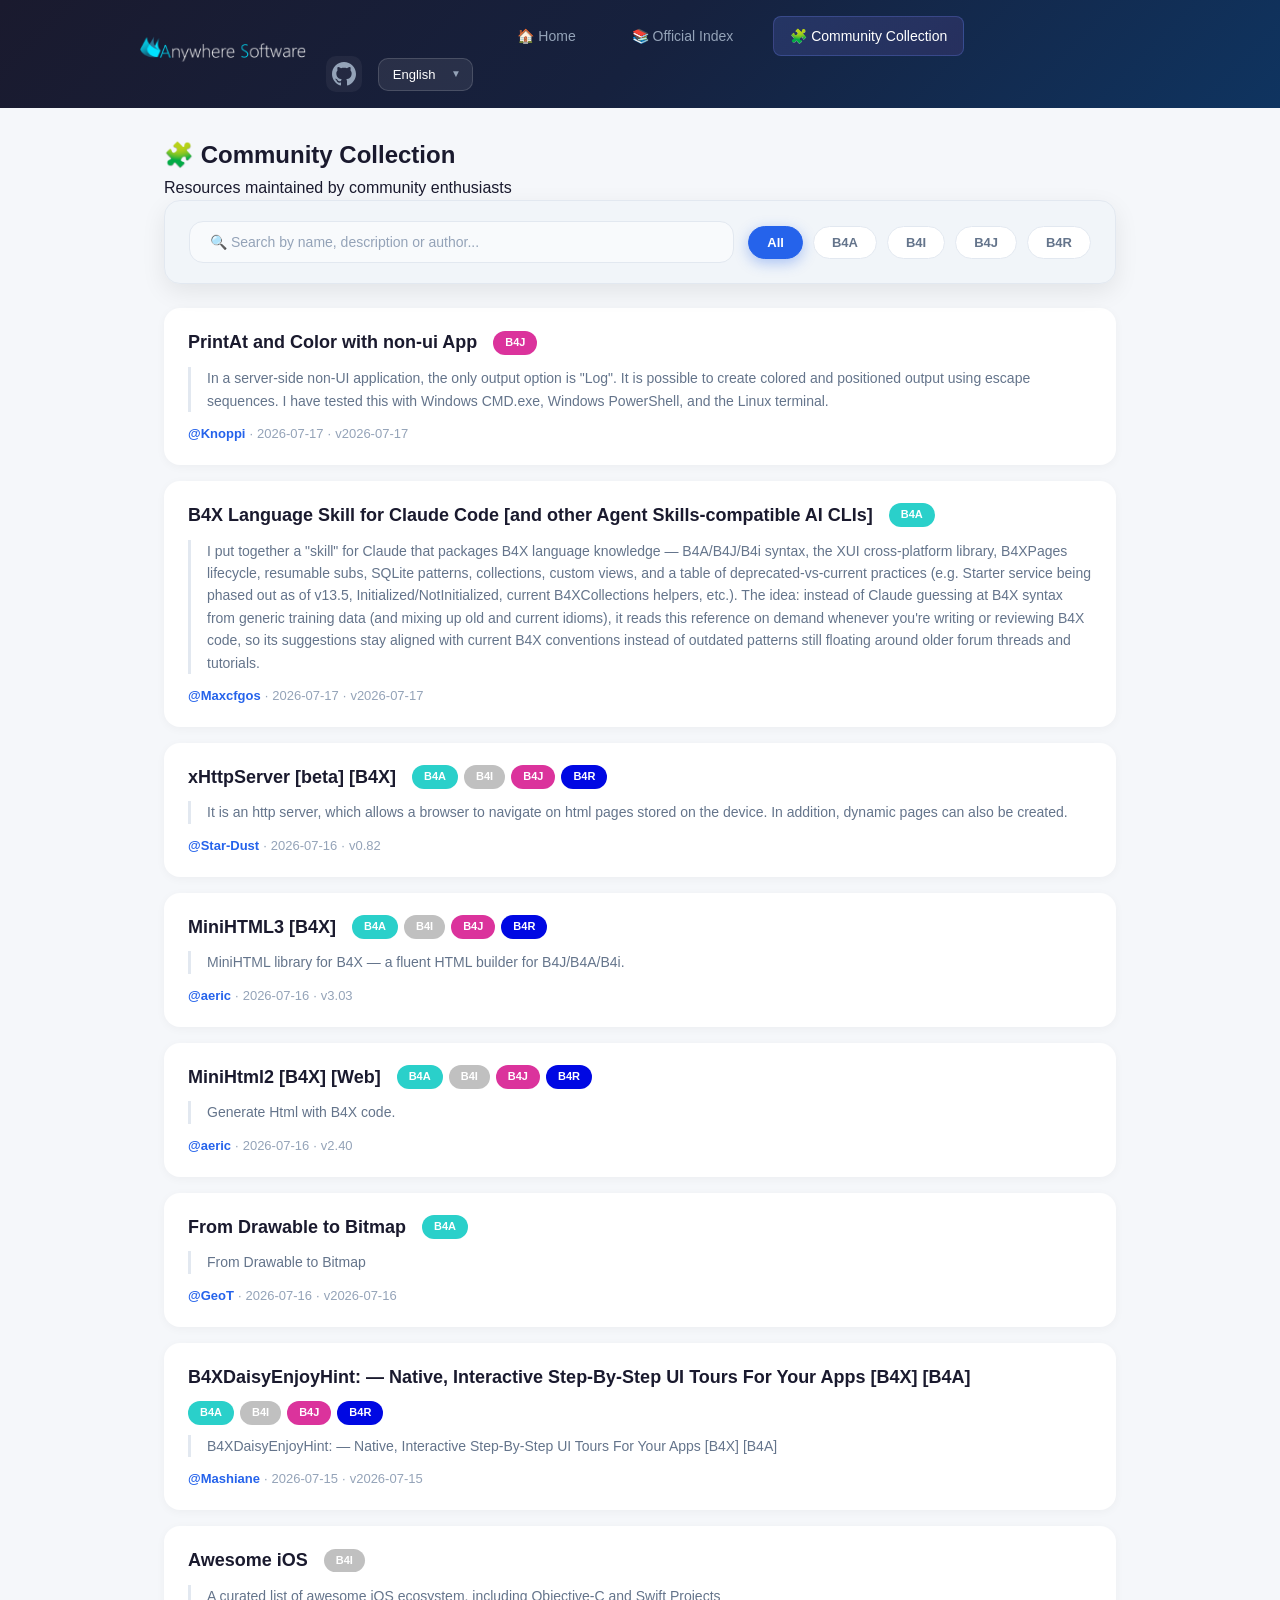
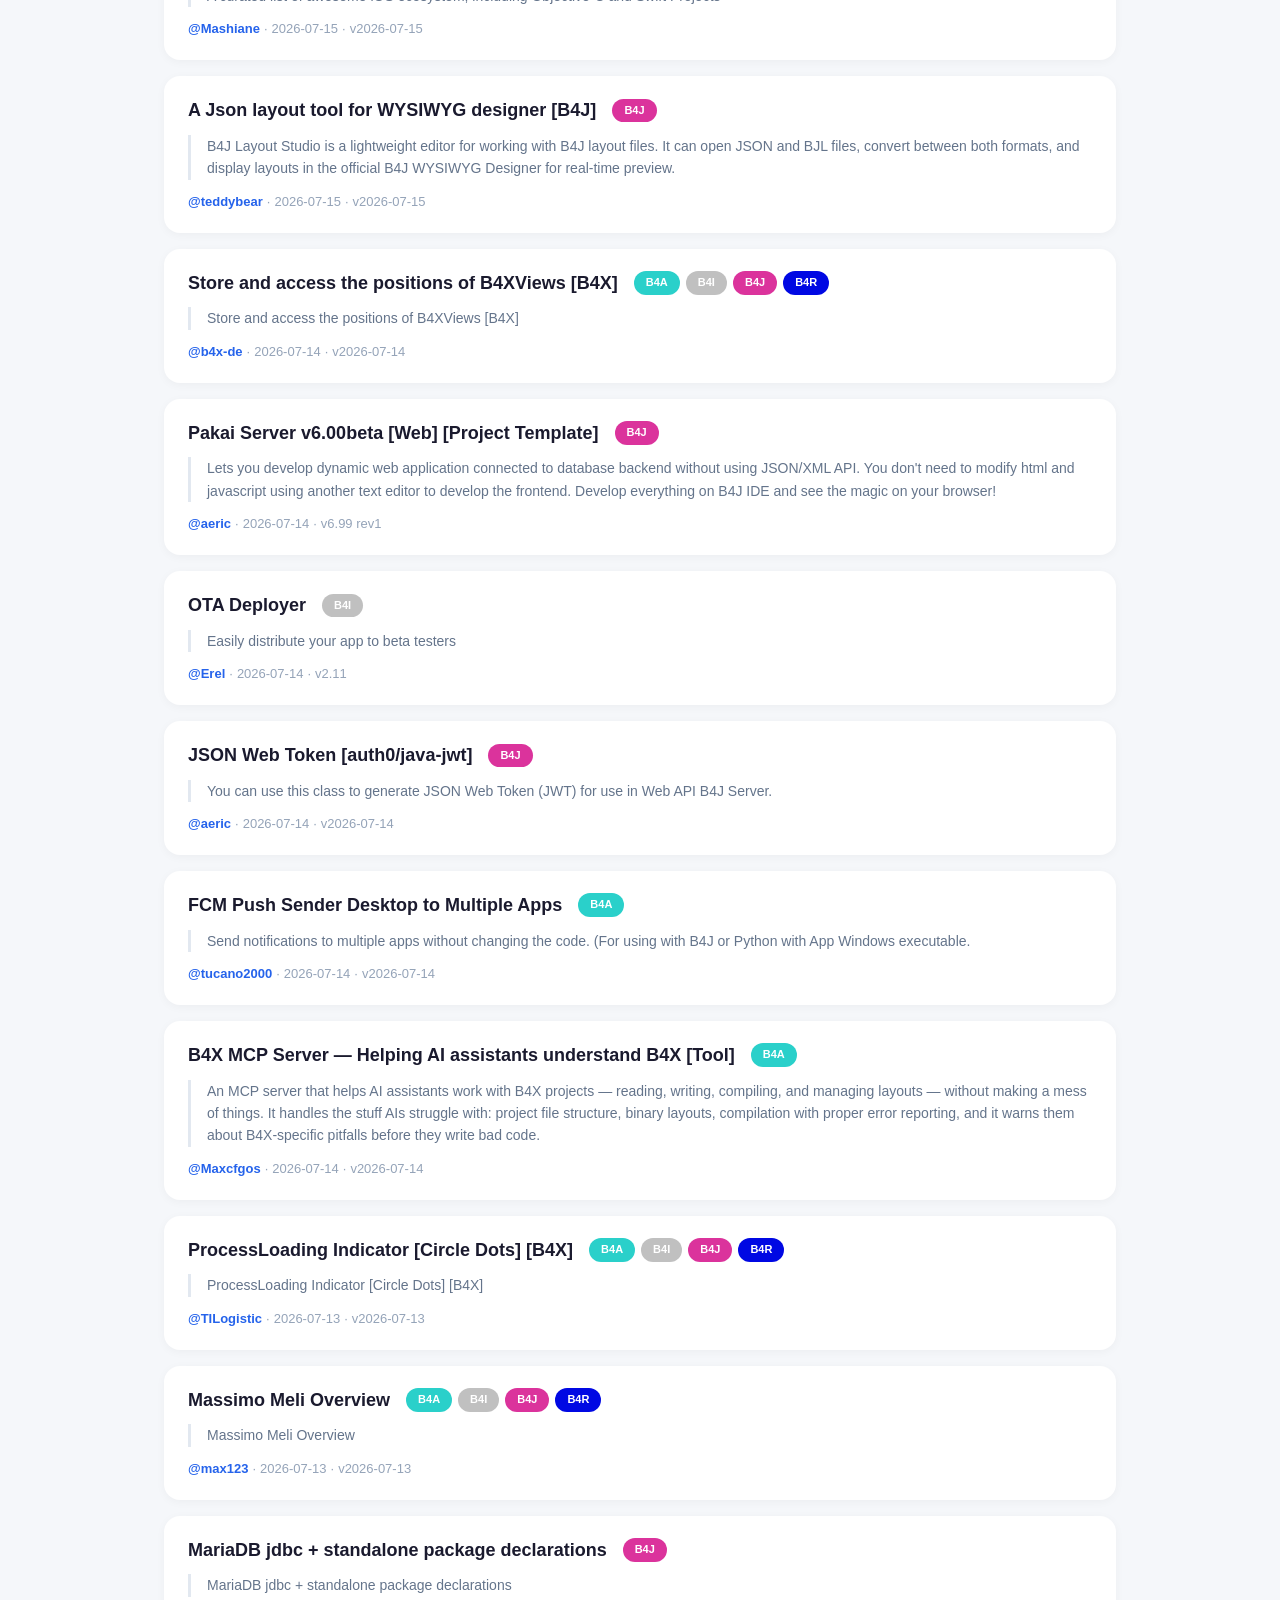
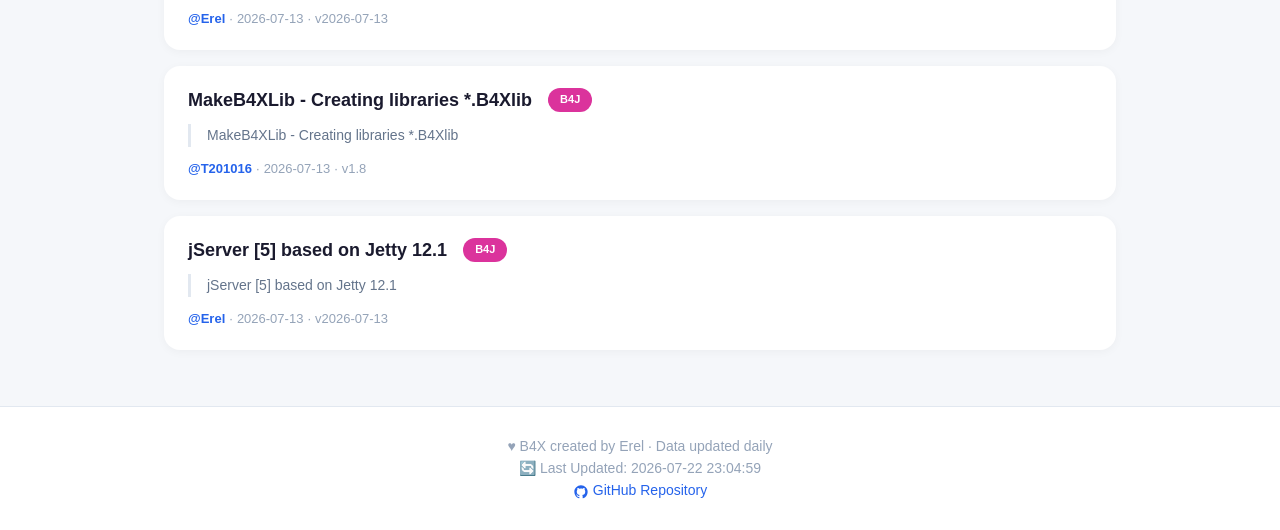
==== commit f9c20034: "fix: 恢复 badgeCloseBtn id，修复 title 设置报错" ====
--- a/docs/community.html
+++ b/docs/community.html
@@ -54,15 +54,13 @@
                     <button class="filter-btn" data-platform="B4I" onclick="setPlatform('B4I')" id="filterB4I">B4I</button>
                     <button class="filter-btn" data-platform="B4J" onclick="setPlatform('B4J')" id="filterB4J">B4J</button>
                     <button class="filter-btn" data-platform="B4R" onclick="setPlatform('B4R')" id="filterB4R">B4R</button>
-                
-            
-        
-        
+                </div>
+            </div>
+        </div>
         <div id="authorBadge" class="author-badge" style="display:none">
             <span id="authorBadgeText"></span>
-            <button class="badge-close" onclick="clearAuthor()" >✕</button>
-        
-        
+            <button class="badge-close" id="badgeCloseBtn" onclick="clearAuthor()">✕</button>
+        </div>
         <div id="libraryList" class="library-list"><div class="loading" id="listLoading">⏳ 加载数据中...</div>
         <div id="pagination" class="pagination-container">
     </main>
--- a/docs/css/style.css
+++ b/docs/css/style.css
@@ -272,7 +272,6 @@
 .filter-bar input { flex:1; min-width:220px; padding:12px 20px; border:1.5px solid var(--border-color); border-radius:var(--radius-md); font-size:14px; outline:none; transition:all .25s; background:var(--bg-input); color:var(--text-primary); -webkit-appearance:none; appearance:none; }
 .filter-bar input:focus { border-color:var(--accent-primary); background:var(--bg-card); box-shadow:0 0 0 3px rgba(59,130,246,0.1); }
 .filter-bar input::placeholder { color:var(--text-tertiary); }
-.filter-bar input[type="search"]::-webkit-search-cancel-button:hover { opacity:0.6; }
 .filter-tags { display:flex; flex-wrap:wrap; gap:10px; }
 .filter-btn { padding:8px 18px; border:1.5px solid var(--filter-btn-border); border-radius:var(--radius-full); background:var(--filter-btn-bg); font-size:13px; font-weight:600; cursor:pointer; transition:all .25s; color:var(--filter-btn-text); }
 .filter-btn:hover { background:var(--filter-btn-hover-bg); border-color:var(--filter-btn-hover-border); }
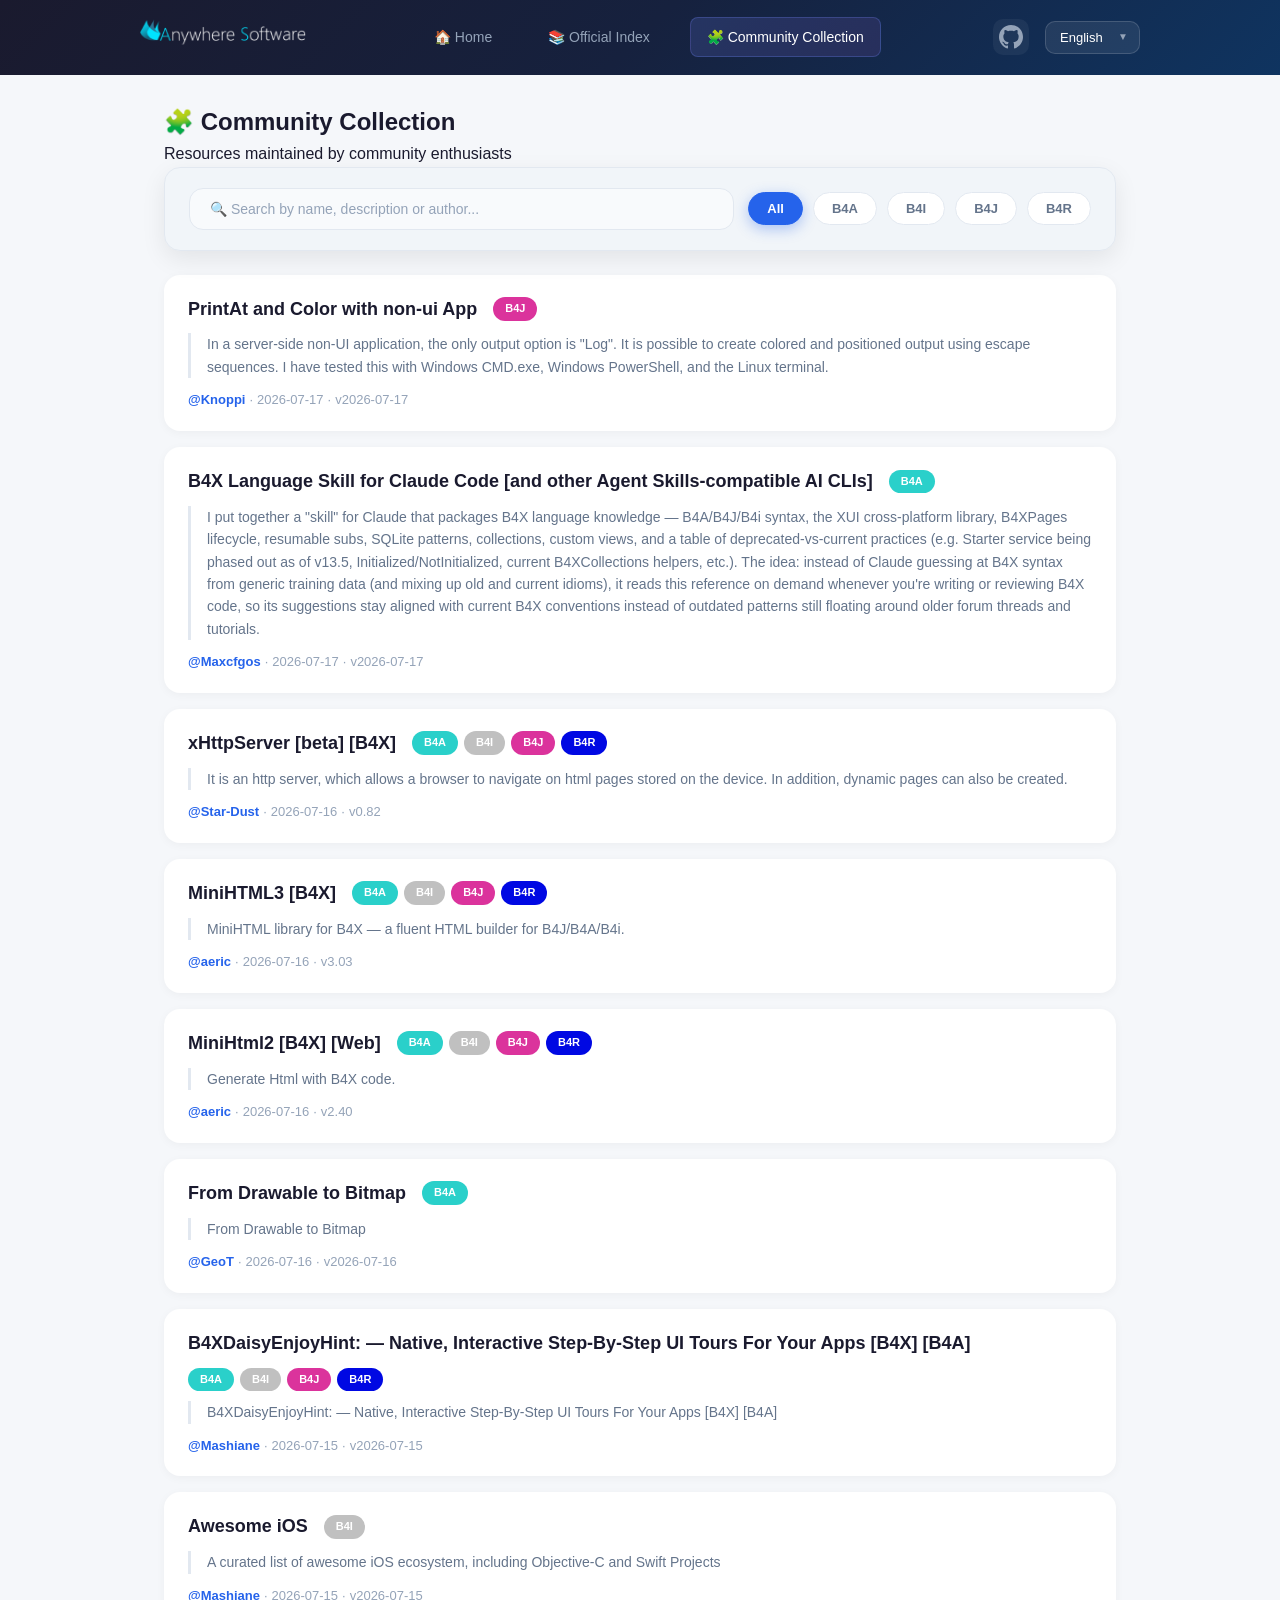
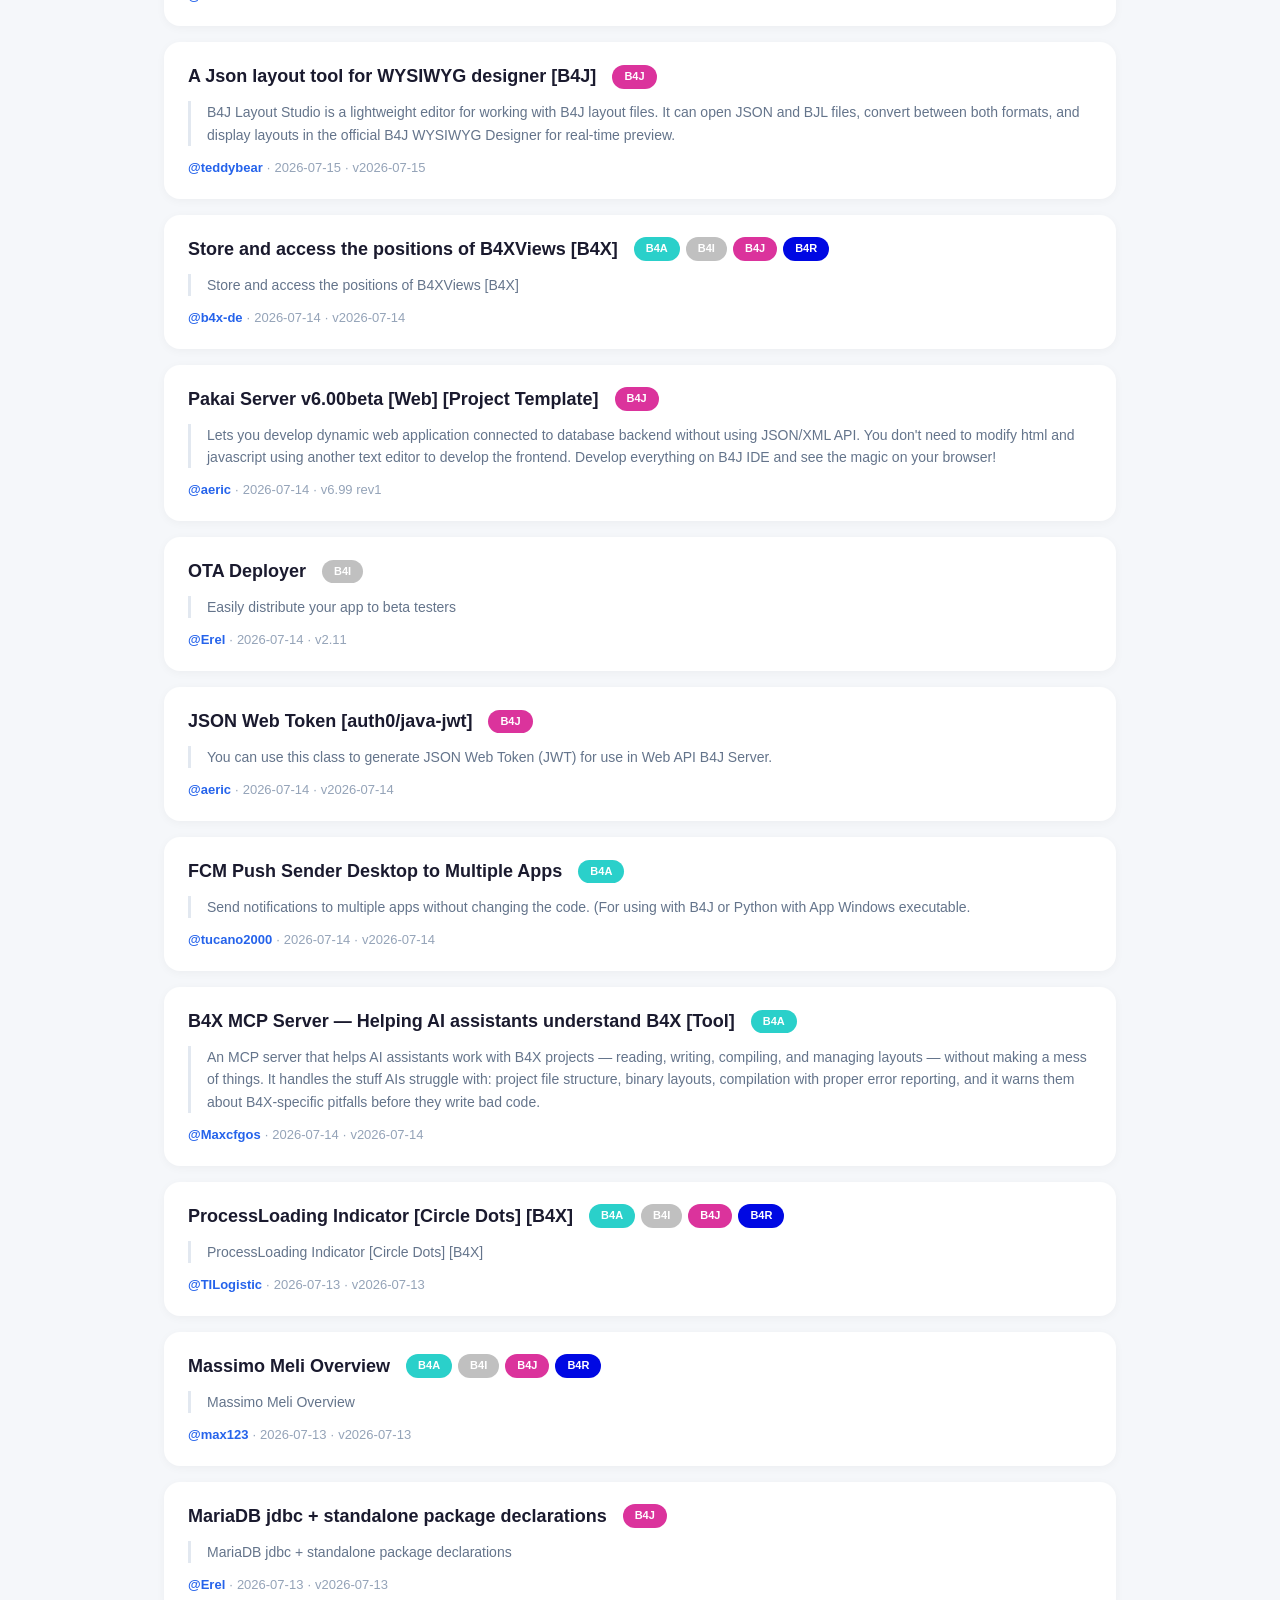
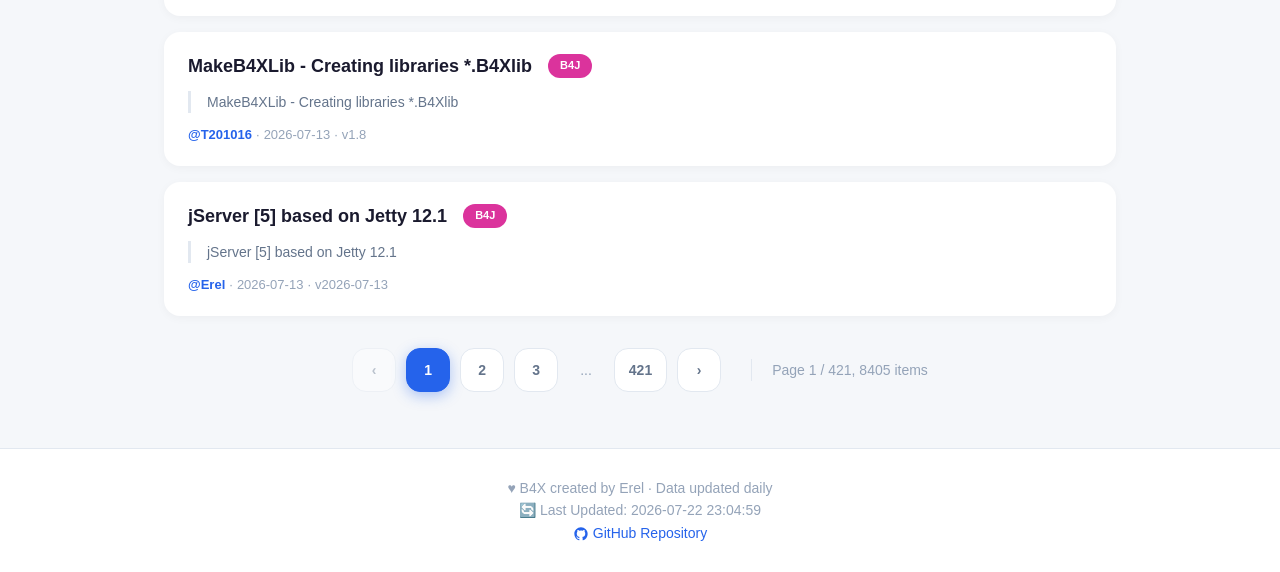
==== commit 17f9f9d9: "fix: 重建 community.html 完整 HTML 结构，与 official.html 保持一致" ====
--- a/docs/community.html
+++ b/docs/community.html
@@ -26,7 +26,7 @@
                     <a href="official.html" id="navOfficial">📚 官方索引</a>
                     <a href="community.html" class="active" id="navCommunity">🧩 社区集合</a>
                 </nav>
-            
+            </div>
             <div class="header-right">
                 <a href="https://github.com/benyuz/b4xlibs" target="_blank" rel="noopener" class="github-link" title="GitHub">
                     <svg width="24" height="24" viewBox="0 0 24 24" fill="currentColor"><path d="M12 0c-6.626 0-12 5.373-12 12 0 5.302 3.438 9.8 8.207 11.387.599.111.793-.261.793-.577v-2.234c-3.338.726-4.033-1.416-4.033-1.416-.546-1.387-1.333-1.756-1.333-1.756-1.089-.745.083-.729.083-.729 1.205.084 1.839 1.237 1.839 1.237 1.07 1.834 2.807 1.304 3.492.997.107-.775.418-1.305.762-1.604-2.665-.305-5.467-1.334-5.467-5.931 0-1.311.469-2.381 1.236-3.221-.124-.303-.535-1.524.117-3.176 0 0 1.008-.322 3.301 1.23.957-.266 1.983-.399 3.003-.404 1.02.005 2.047.138 3.006.404 2.291-1.552 3.297-1.23 3.297-1.23.653 1.653.242 2.874.118 3.176.77.84 1.235 1.911 1.235 3.221 0 4.609-2.807 5.624-5.479 5.921.43.372.823 1.102.823 2.222v3.293c0 .319.192.694.801.576 4.765-1.589 8.199-6.086 8.199-11.386 0-6.627-5.373-12-12-12z"/></svg>
@@ -36,9 +36,9 @@
                         <option value="zh-CN">中文</option>
                         <option value="en">English</option>
                     </select>
-                
-            
-        
+                </div>
+            </div>
+        </div>
     </header>
 
     <main class="container">
@@ -61,8 +61,8 @@
             <span id="authorBadgeText"></span>
             <button class="badge-close" id="badgeCloseBtn" onclick="clearAuthor()">✕</button>
         </div>
-        <div id="libraryList" class="library-list"><div class="loading" id="listLoading">⏳ 加载数据中...</div>
-        <div id="pagination" class="pagination-container">
+        <div id="libraryList" class="library-list"><div class="loading" id="listLoading">⏳ 加载数据中...</div></div>
+        <div id="pagination" class="pagination-container"></div>
     </main>
 
     <footer class="site-footer">
